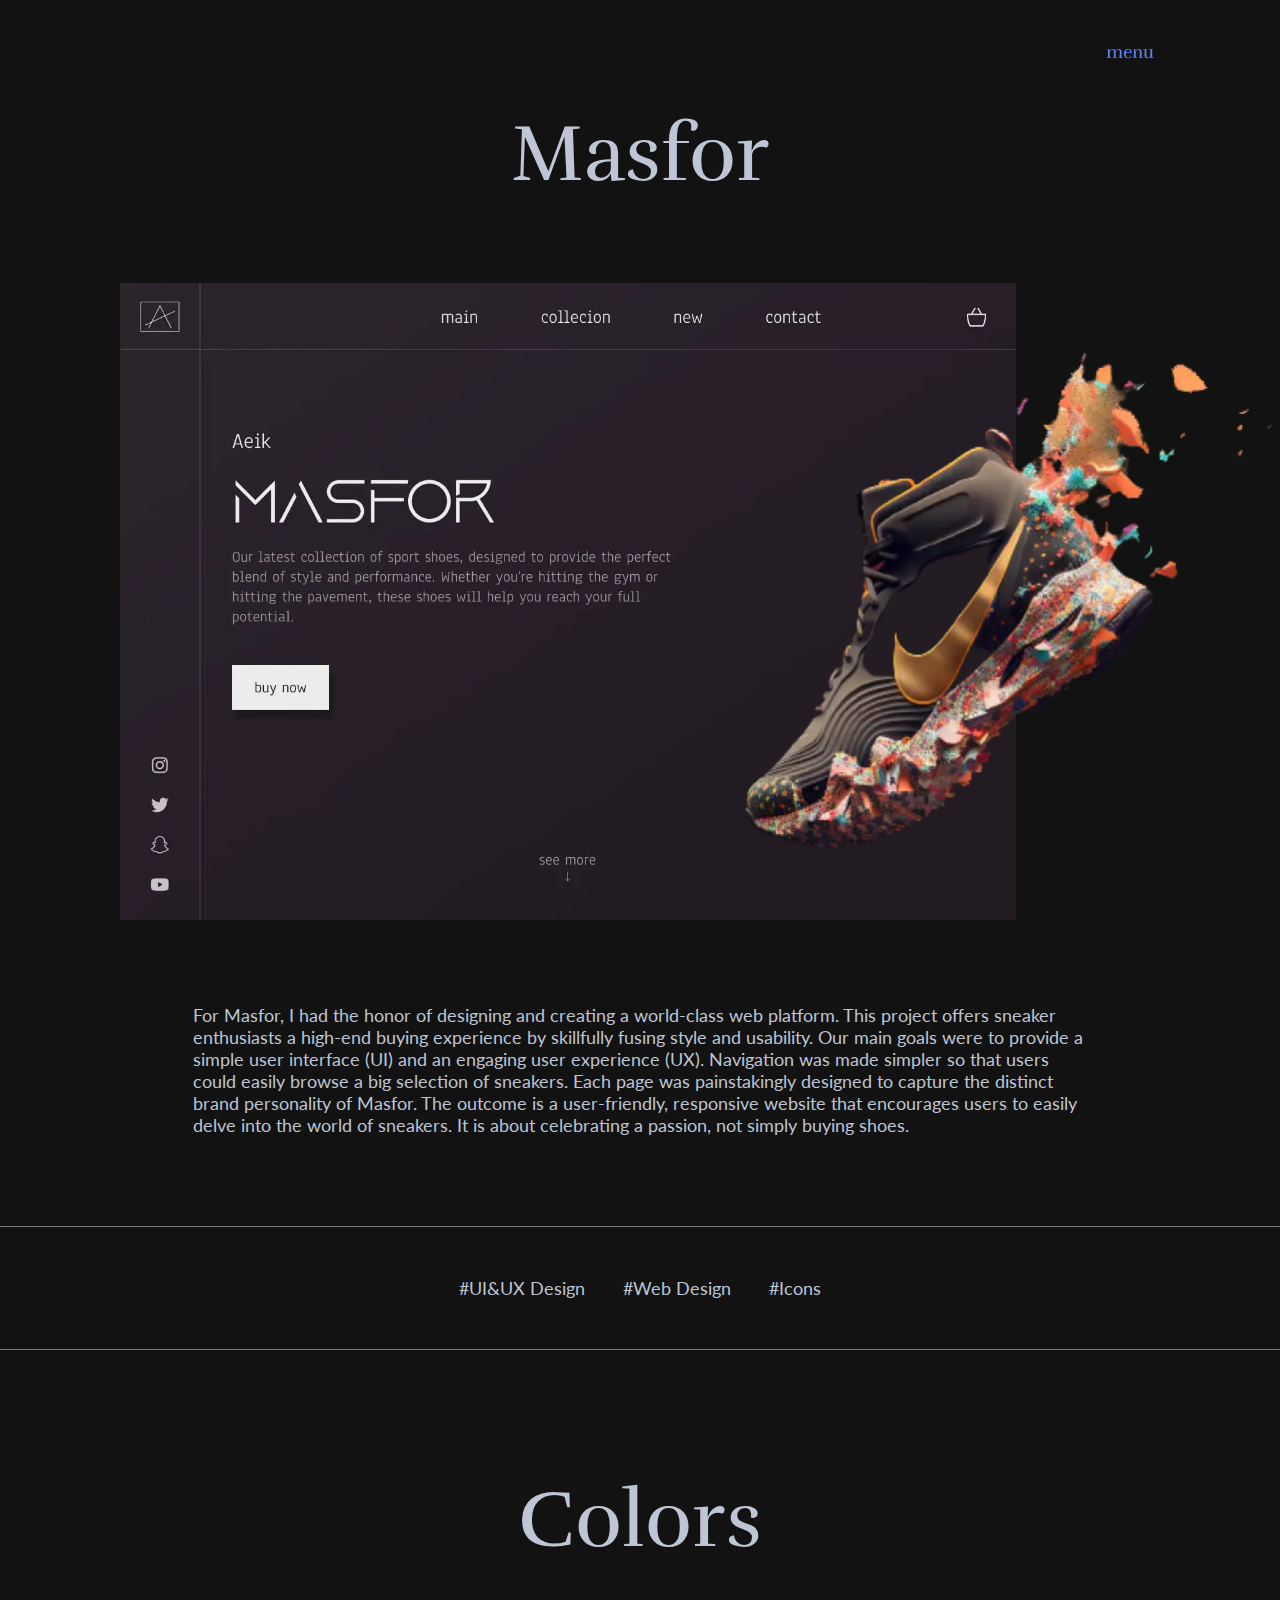
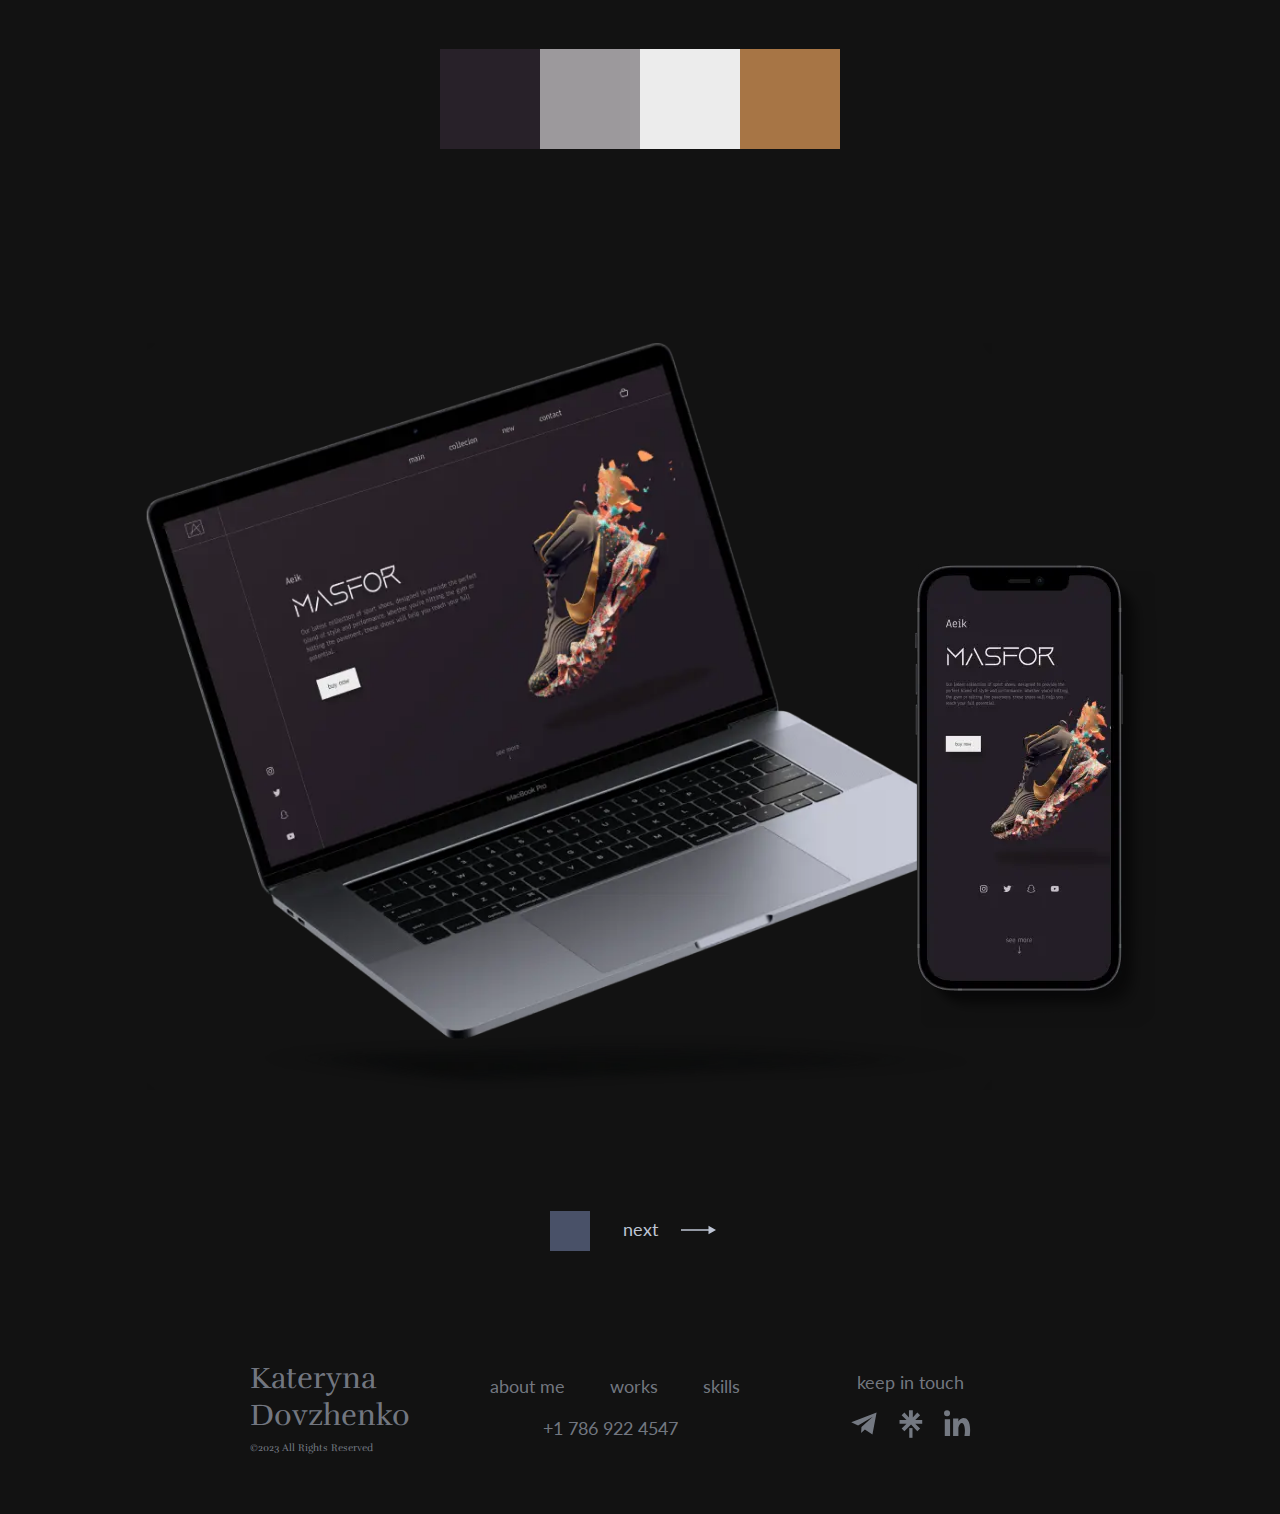
==== masfor.html @ 18627888 "portfolio item added" ====
<!DOCTYPE html>
<html lang="en">
  <head>
    <meta charset="UTF-8" />
    <meta name="viewport" content="width=device-width, initial-scale=1.0" />
    <title>Kateryna Dovzhenko</title>
    <link
      rel="stylesheet"
      href="https://cdnjs.cloudflare.com/ajax/libs/modern-normalize/2.0.0/modern-normalize.min.css"
      integrity="sha512-4xo8blKMVCiXpTaLzQSLSw3KFOVPWhm/TRtuPVc4WG6kUgjH6J03IBuG7JZPkcWMxJ5huwaBpOpnwYElP/m6wg=="
      crossorigin="anonymous"
      referrerpolicy="no-referrer"
    />
<link rel="stylesheet" href="./css/portfolio-item.css" />
    <link
      href="https://fonts.googleapis.com/css2?family=PT+Serif&family=Rufina&display=swap"
      rel="stylesheet"
    />
    <!-- <script src="libs/gsap/gsap.min.js" defer></script>
    <script src="libs/gsap/ScrollTrigger.min.js" defer></script>
    <script src="libs/gsap/ScrollSmoother.min.js" defer></script> -->

    <!-- <script src="js/promo.js" defer></script> -->
  </head>
  <body>
    <!-- <a href="#header" class="to-top">
      <svg
        class="scroll__svg"
        xmLns="http://www.w3.org/2000/svg"
        xml:Lang="en"
        xmlns:xLink="http://www.w3.org/1999/xlink"
        viewBox="0 0 500 500"
      >
        <defs>
          <path
            id="textcircle"
            d="M250, 400 
            a150,150 0 0, 1 0, -300a150, 150 0 0,1 0,300Z"
            transform="rotate (12,250,250)"
          />
        </defs>
        <g class="textcircle">
          <text class="scroll__text" textlength="940">
            <textpath
              xlink:href="#textcircle"
              aria-Label="Scroll up"
              textlength="940"
            >
              scroll up | scroll up | scroll up |
            </textpath>
          </text>
        </g>
      </svg>
    </a> -->

    <!-- <div class="wrapper"> -->
      <!-- <div class="content"> -->
     <header id="header" class="portfolio__header">
      <div class="container">
        <div class="main-nav">
          <button
            type="button"
            class="strikethrough btn-menu js-open-menu"
            aria-expanded="false"
          >
            menu
          </button>
        </div>
      </div>
    </header>
      <main>
        <section class="main-section">
           <div class="container">
             <h1 class="section-title masfor">Masfor</h1>
          <picture>
                  <source
                    srcset="./img/masfor-port-item.webp 1x, ./img/masfor-port-item@2x.webp 2x"
                    type="image/webp"
                  />
                  <source
                    srcset="./img/masfor-port-item.jpg 1x, ./img/masfor-port-item@2x.jpg 2x"
                    type="image/jpeg"
                  />
                  <img
                    class="port-item__img"
                    src="./img/masfor-port-item.jpg"
                    alt="ptototype of website for sneakers store"
                  />
            </picture>
          <div class="masfor__sneaker"  data-speed=".9">
              <picture>
                  <source
                    srcset="./img/masfor-sneaker.webp 1x, ./img/masfor-sneaker@2x.webp 2x"
                    type="image/webp"
                  />
                  <source
                    srcset="./img/masfor-sneaker.jpg 1x, ./img/masfor-sneaker@2x.jpg 2x"
                    type="image/jpeg"
                  />
                  <img class="masfor__img-sneaker"
                    src="./img/masfor-sneaker.jpg"
                    alt="ptototype of website for sneakers store"
                  />
            </picture>
          </div>
           </div>
        </section>
        <section class="info">

               <div class="info__text">
                <p> For Masfor, I had the honor of designing and creating a world-class web platform. This project offers sneaker enthusiasts a high-end buying experience by skillfully fusing style and usability. Our main goals were to provide a simple user interface (UI) and an engaging user experience (UX). Navigation was made simpler so that users could easily browse a big selection of sneakers. Each page was painstakingly designed to capture the distinct brand personality of Masfor. The outcome is a user-friendly, responsive website that encourages users to easily delve into the world of sneakers. It is about celebrating a passion, not simply buying shoes.</p>
              </div>            
            <ul class="list-skills">
                <li><p>#UI&UX Design</p></li>
                <li><p>#Web Design</p></li>
                <li><p>#Icons</p></li>
            </ul>
            <h2 class="section-title">Colors</h2>
            <ul class="colors colors__masfor">
                <li class="colors-item"><div><p>#282129</p></div></li>
                <li class="colors-item"><div><p>#9C999C</p></div></li>
                <li class="colors-item"><div><p>#ECECEC</p></div></li>
                <li class="colors-item"><div><p>#A77545</p></div></li>
            </ul>

        </section>
        <section class="demonstration">
          <div class="container">
            <div data-speed=".9" class="mockup__masfor">
               <picture>
                  <source
                    srcset="./img/mockup-masfor.webp 1x, ./img/mockup-masfor@2x.webp 2x"
                    type="image/webp"
                  />
                  <source
                    srcset="./img/mockup-masfor.jpg 1x, ./img/mockup-masfor@2x.jpg 2x"
                    type="image/jpeg"
                  />
                  <img
                    class="masfor__mockup"
                    src="./img/mockup-masfor.jpg"
                    alt="ptototype of website for sneakers store"
                  />
            </picture>
            </div>
        
              <picture>
                  <source
                    srcset="./img/mockup-iph-masfor.webp 1x, ./img/mockup-iph-masfor@2x.webp 2x"
                    type="image/webp"
                  />
                  <source
                    srcset="./img/mockup-iph-masfor.jpg 1x, ./img/mockup-iph-masfor@2x.jpg 2x"
                    type="image/jpeg"
                  />
                  <img
                    class="mockup-iph__masfor"
                    src="./img/mockup-iph-masfor.jpg"
                    alt="ptototype of website for sneakers store"
                  />
            </picture>

            <a class="btn__works" href="#"> next</a>
        
            
          </div>
        </section>
       
        </main>
       <footer class="footer">
      <div class="container">
        <div class="footer__mobile-container">
          <div class="footer__left-container">
          <h3>Kateryna Dovzhenko</h3>
          <p class="paragraph">©2023 All Rights Reserved</p>
        </div>
        <div class="footer__middle-container">
          <ul class="footer__nav-list">
            <li>
              <a class="paragraph" href="#about">about me</a>
            </li>
            <li>
              <a class="paragraph" href="#portfolio">works</a>
            </li>
            <li>
              <a class="paragraph" href="#skills">skills</a>
            </li>
          </ul>
          <a class="tel-hover paragraph" href="tel:+17869224547"
            >+1 786 922 4547</a
          >
        </div>
        </div>

        <div class="footer__right-container">
          <p>keep in touch</p>
          <ul class="social-media-list">
            <li>
              <a target="_blank" class="social-media-btn" href=""
                ><svg class="social-media-svg">
                  <use href="./icons.svg#telega-icon"></use>
                  >
                </svg>
                <span class="icon-bg"></span>
              </a>
            </li>
            <li>
              <a
                target="_blank"
                class="social-media-btn"
                href="https://linktr.ee/katedov?utm_source=linktree_profile_share&ltsid=e199aaf0-2625-4949-b76d-6671b83e06ec"
                ><svg class="social-media-svg">
                  <use href="./icons.svg#linktree-icon"></use>
                  >
                </svg>
                <span class="icon-bg"></span>
              </a>
            </li>
            <li>
              <a
                target="_blank"
                class="social-media-btn"
                href="https://www.linkedin.com/in/kateryna-dovzhenko-123179205/"
                ><svg class="social-media-svg">
                  <use href="./icons.svg#linkedin-icon"></use>
                  >
                </svg>
                <span class="icon-bg"></span>
              </a>
            </li>
          </ul>
        </div>
      </div>
    </footer>
         <div id="modal" class="modal__menu js-menu-container">
      <div class="container">
       <div class="top-container">
         <div class="top-left-container">
          <span>kateryna dovzhenko</span>
          <a class="contact" href="tel:+17869224547">+17869224547</a>
        </div>
    
        <button class="strikethrough btn-menu js-close-menu">
            menu
          </button>
       </div>
       
        <nav class="list-nav portfolio__list-nav">
          <ul>
          <li class="item" >
            <a class="strikethrough js-nav-link"  href="./index.html">home</a>
          </li>
          <li class="item" ><a class="strikethrough js-nav-link"  href="#portfolio">works</a></li>
        </ul>
        </nav>
        <ul class="modal__social-list">
          <li><a target="_blank" href="https://linktr.ee/katedov?utm_source=linktree_profile_share&ltsid=e199aaf0-2625-4949-b76d-6671b83e06ec">linktree</a></li>
          <li><a target="_blank" href="https://t.me/katiedov">telegram</a></li>
          <li><a target="_blank" href="https://www.linkedin.com/in/kateryna-dovzhenko-123179205/">linkedin</a></li>
        </ul>
      </nav>

      </div>
    

      </div>
    <script src="./js/modal.js"></script>
      <!-- </div> -->
    <!-- </div> -->
    <!-- <script src="./js/more.js"></script>
    <script src="./js/arrow.js"></script>
    <script src="./js/nav.js"></script>
    <script src="https://ajax.googleapis.com/ajax/libs/jquery/2.1.4/jquery.min.js"></script> -->
    <!-- <script>
      $(document).ready(function () {
        $("a[href*=#]").on("click", function (e) {
          var anchor = $(this);
          $("html, body")
            .stop()
            .animate(
              {
                scrollTop: $(anchor.attr("href")).offset().top,
              },
              1100
            );
          e.preventDefault();
          return false;
        });
      });
    </script> -->
  </body>
</html>
---- css/portfolio-item.css ----
@import url("https://fonts.googleapis.com/css2?family=Lato:ital,wght@0,300;0,400;1,300;1,400&family=Rufina&display=swap");
body {
  font-family: "Lato", sans-serif;
  color: #bec5d4;
  font-size: 18px;
  font-weight: 400;
  overflow-x: hidden;
}

body.no-scroll {
  overflow: hidden !important; /* Use !important to override any potential conflicts */
  position: fixed; /* Prevents the body from moving */
  width: 100%; /* Ensure no horizontal scroll */
}

h1,
p {
  margin: 0;
}

ul {
  list-style: none;
  margin: 0;
  padding: 0;
}

a {
  text-decoration: none;
}

body {
  background-color: #121212;
  color: #bec5d4;
  font-family: "Lato", sans-serif;
  margin: 0;
}

.section {
  padding: 150px 0;
}
@media (min-width: 1024px) {
  .section {
    padding: 150px 0;
  }
}

.container {
  max-width: 575px;
  margin-left: auto;
  margin-right: auto;
  padding: 0 40px;
}
@media (min-width: 1024px) {
  .container {
    padding: 0 120px;
    max-width: 1200px;
  }
}
.container .main-nav {
  padding-top: 40px;
}

.section-title {
  font-size: 40px;
  font-family: "Rufina", sans-serif;
  margin-bottom: 80px;
  text-align: center;
}

.paragraph {
  font-size: 14px;
  text-align: center;
}

.hero__container {
  display: flex;
  justify-content: center;
  align-items: center;
  height: 100%;
  height: 100vh;
  max-width: 575px;
  margin-left: auto;
  margin-right: auto;
  padding: 0 40px;
}
@media (min-width: 1024px) {
  .hero__container {
    padding: 0 120px;
    max-width: 1200px;
  }
}

.hero__title {
  display: inline-flex;
  margin-top: -150px;
  font-family: "Rufina", sans-serif;
  text-transform: uppercase;
  color: #5984f0;
  font-size: 45px;
  font-weight: 400;
  cursor: default;
}
@media (min-width: 1024px) {
  .hero__title {
    font-size: 100px;
  }
}
.hero__title .hero__first-span {
  animation: first-float 8s ease-in-out infinite;
}
.hero__title .hero__second-span {
  margin-top: 50px;
  margin-left: -160px;
  animation: second-float 8s ease-in-out infinite;
  z-index: -1;
}

@keyframes first-float {
  0%, 100% {
    transform: translateY(0);
  }
  50% {
    transform: translateY(-35px);
  }
}
@keyframes second-float {
  0%, 100% {
    transform: translateY(0);
  }
  50% {
    transform: translateY(-20px);
  }
}
.about {
  position: relative;
  overflow-x: clip;
  overflow-x: clip;
  background: linear-gradient(to left, #bec5d4 0 20%, #131924 0 80%);
}
@media (min-width: 768px) {
  .about {
    background: linear-gradient(to left, #bec5d4 0 40%, #131924 0 60%);
  }
}
.about .container {
  padding: 0;
}
@media (max-width: 767px) {
  .about .span-bg {
    font-size: 400px;
    top: -150px;
    left: -330px;
  }
}
@media (min-width: 768px) {
  .about .span-bg {
    max-width: calc(100vw + 330px);
  }
}
.about .second-span-bg {
  top: 680px;
  left: -410px;
}
@media (min-width: 768px) {
  .about .second-span-bg {
    top: 280px;
    left: 110px;
    max-width: calc(100vw - 110px);
  }
}
@media (min-width: 768px) {
  .about .second-span-bg {
    top: 380px;
    left: 110px;
  }
}
.about .third-span-bg {
  top: 240px;
  left: -130px;
}
@media (min-width: 768px) {
  .about .third-span-bg {
    display: none;
  }
}
.about .section-title {
  margin-bottom: 15px;
  position: relative;
  z-index: 1;
}
.about .paragraph {
  margin-bottom: 80px;
  position: relative;
  z-index: 1;
  font-size: 20px;
}

.about__card {
  display: flex;
  justify-content: center;
  align-items: center;
  position: relative;
  z-index: 1;
  margin-left: auto;
  margin-right: auto;
  background-color: #bec5d4;
  color: #121212;
  transition: 0.75s ease-in-out;
  box-shadow: 6px 8px 7px rgba(0, 0, 0, 0.25);
  width: 341px;
  height: 510px;
}
@media (min-width: 768px) {
  .about__card {
    min-width: 600px;
    height: 285px;
  }
}
.about__card:hover, .about__card:active, .about__card:focus-within {
  transform: scale(1.04) rotate(-1deg);
}
.about__card:hover .textBox, .about__card:active .textBox, .about__card:focus-within .textBox {
  opacity: 1;
}
.about__card .about__svg {
  height: 122px;
  width: 122px;
  fill: #8896c0;
  transition: 0.75s ease-in-out;
  z-index: 1;
  position: absolute;
  filter: blur(7px);
  animation: anim 3s infinite;
}
.about__card .textBox {
  display: flex;
  flex-direction: column;
  align-items: center;
  justify-content: center;
  z-index: 2;
  opacity: 0;
  transition: 0.75s ease-in-out;
}
.about__card .textBox .about__text-card {
  width: 295px;
  margin-bottom: 30px;
  font-size: 14px;
  text-align: center;
}
@media (min-width: 768px) {
  .about__card .textBox .about__text-card {
    width: 450px;
    font-size: 16px;
  }
}
@media (min-width: 1024px) {
  .about__card .textBox .about__text-card {
    font-size: 18px;
  }
}
.about__card .textBox .about__textBox-list {
  display: flex;
  flex-direction: column;
  gap: 20px;
}
@media (min-width: 768px) {
  .about__card .textBox .about__textBox-list {
    flex-direction: row;
    gap: 35px;
  }
}
.about__card .textBox .about__textBox-list li {
  font-size: 14px;
  text-align: center;
  width: 160px;
}
.about__card .textBox .about__textBox-list li span {
  font-size: 40px;
}
@media (min-width: 768px) {
  .about__card .textBox .about__textBox-list li {
    font-size: 16px;
  }
}
@media (min-width: 1024px) {
  .about__card .textBox .about__textBox-list li {
    font-size: 18px;
  }
}

@keyframes anim {
  0% {
    transform: translateY(0);
  }
  50% {
    transform: translateY(-20px);
  }
  100% {
    transform: translateY(0);
  }
}
.works {
  padding-top: 210px;
}
.works .container {
  padding-left: 40px;
  padding-right: 40px;
}
.works .works__container {
  position: relative;
  overflow: hidden;
  padding-bottom: 10px;
  padding-top: 110px;
  max-width: none;
}
.works .works__container .section-title {
  margin-bottom: 180px;
}
.works .works__container .works__btn {
  color: #bec5d4;
  text-align: center;
  display: block;
  margin-top: 96px;
  height: 40px;
}
.works .works__container .works__btn:hover .works__btn-span-motion {
  color: #121212;
}
.works .works__container .works__btn:hover .works__btn-span::before {
  transform: translateX(25%);
}
.works .works__container .works__btn:hover .works__btn-span::after {
  transform: translateX(-5px);
}
@media (min-width: 768px) {
  .works .works__container .works__btn {
    margin-top: 56px;
  }
}
.works .works__container .works__btn .works__btn-span-motion {
  transition: color 0.7s cubic-bezier(0.44, 0.5, 0.55, 0.56);
  margin-left: -3px;
}
.works .works__container .works__btn .works__btn-span {
  position: relative;
  color: #121212;
}
.works .works__container .works__btn .works__btn-span::before {
  content: "";
  position: absolute;
  width: 40px;
  height: 40px;
  transform: none;
  top: -8px;
  left: -130%;
  z-index: -1;
  background-color: #8896c0;
  transition: transform 0.7s cubic-bezier(0.44, 0.5, 0.55, 0.56);
}
.works .works__container .works__btn .works__btn-span::after {
  content: "";
  position: absolute;
  width: 200%;
  background-image: url(../img/arrow.svg);
  background-repeat: no-repeat;
  background-position: center;
  height: 10px;
  bottom: 15%;
  left: 800%;
  transition: all 1.3s ease;
}
.works .works__container .works__span-bg {
  color: rgba(154, 173, 220, 0.106);
  position: absolute;
  top: 730px;
  left: -408px;
  transform: rotate(54deg);
  z-index: -1;
}
@media (min-width: 768px) {
  .works .works__container .works__span-bg {
    top: 1530px;
    left: -408px;
    transform: rotate(34deg);
  }
}

.gallery > * {
  flex: 1;
  display: flex;
  align-items: center;
  flex-direction: column;
}

.gallery {
  display: flex;
  flex-direction: column;
  justify-content: center;
  text-align: center;
}
@media (min-width: 768px) {
  .gallery {
    flex-direction: row;
  }
}
.gallery .gallery__left {
  translate: none;
  rotate: none;
  scale: none;
  transform: translate(0px, -126.7px);
  will-change: transform;
  margin-top: calc((1vw + 1vh) * 10 * 0.65);
}
.gallery .gallery__right {
  will-change: transform;
}
@media (max-width: 767px) {
  .gallery .gallery__right {
    margin-top: -190px;
    gap: 55px;
  }
}
.gallery .gallery__right .gallery__item {
  margin: 0;
}
@media (min-width: 768px) {
  .gallery .gallery__right .gallery__item {
    margin-top: calc((1vw + 1vh) * 10);
  }
}
.gallery .works__img {
  width: 201px;
  height: 285px;
  filter: brightness(85%);
  transition: filter 0.8s ease-in-out, transform 0.9s ease-in-out;
  transform: scale(1);
}
.gallery .works__img:hover {
  filter: none;
  transform: scale(1.04);
}
@media (min-width: 768px) {
  .gallery .works__img {
    width: 435px;
    height: 619px;
  }
}
@media (max-width: 768px) {
  .gallery .works__img {
    animation: fadeInUp;
    animation-duration: 3s;
  }
}
.gallery .gallery__item {
  max-width: calc((1vw + 1vh) * 21);
  margin-bottom: calc((1vw + 1vh) * 10);
  max-height: 180vh;
}
.gallery .text-block__title {
  font-size: 20px;
  margin-bottom: 16px;
}
@media (min-width: 768px) {
  .gallery .text-block__title {
    font-size: 40px;
    margin-bottom: 40px;
  }
}
.gallery .text-block {
  letter-spacing: 0.5px;
  line-height: 130%;
  color: #bec5d4;
  text-align: right;
  display: inline-flex;
  flex-direction: column;
  align-items: flex-end;
  position: relative;
  margin-bottom: 210px;
}
@media (max-width: 767px) {
  .gallery .text-block p {
    font-size: 16px;
    font-style: normal;
    font-weight: 400;
    line-height: normal;
  }
}
.gallery .text-block.left {
  align-items: flex-start;
  text-align: left;
}
.gallery a {
  position: relative;
}
.gallery a::after {
  content: "";
  position: absolute;
  z-index: -1;
}

@media (max-width: 767px) {
  .text-block,
  .text-block__title,
  .text-block p,
  .text-block.left {
    display: none;
  }
}
.masfor__after::after {
  filter: brightness(65%);
  background-color: #8896c0;
  width: 179px;
  height: 350px;
  top: -29px;
  left: 76px;
}
@media (min-width: 768px) {
  .masfor__after::after {
    width: 373px;
    height: 727px;
    top: -60px;
    left: 160px;
  }
}

.app__after::after {
  filter: brightness(65%);
  background-color: #495168;
  width: 213px;
  height: 305px;
  top: 22px;
  left: -41px;
}
@media (min-width: 767px) {
  .app__after::after {
    width: 473px;
    height: 750px;
    top: -68px;
    left: -96px;
  }
}

.crstudio__after::after {
  background-color: #1a1d23;
  width: 248px;
  height: 231px;
  top: 88px;
  left: -26px;
}
@media (min-width: 767px) {
  .crstudio__after::after {
    width: 499px;
    height: 466px;
    top: 213px;
  }
}

.roadtime__after::after {
  filter: brightness(65%);
  background-color: #8894ad;
  width: 192px;
  height: 225px;
  top: 80px;
  left: -47px;
}
@media (min-width: 767px) {
  .roadtime__after::after {
    width: 414px;
    height: 485px;
    top: 181px;
    left: 153px;
  }
}

.ideas__section-title {
  margin-bottom: 20px;
}

.ideas__paragraph {
  margin-bottom: 50px;
}
@media (min-width: 768px) {
  .ideas__paragraph {
    margin-bottom: 80px;
  }
}

.main__btn-cotainer-ideas {
  gap: 0;
  margin-left: auto;
  margin-right: auto;
  background-color: #8896c0;
  color: #121212;
  display: flex;
  width: 130px;
  height: 50px;
  align-items: center;
  justify-content: center;
  z-index: -1;
}
.main__btn-cotainer-ideas .card {
  opacity: 0;
  width: 60px;
  height: 50px;
  transition: 0.6s cubic-bezier(0.44, 0.5, 0.55, 0.56), 0.5s background-color cubic-bezier(0.44, 0.5, 0.55, 0.56), 0.5s background-image cubic-bezier(0.44, 0.5, 0.55, 0.56);
  display: flex;
  align-items: center;
  justify-content: center;
}
.main__btn-cotainer-ideas .card :hover .telega,
.main__btn-cotainer-ideas .card :hover .linktree,
.main__btn-cotainer-ideas .card :hover .linkedin {
  fill: #121212;
}
.main__btn-cotainer-ideas .card .telega,
.main__btn-cotainer-ideas .card .linktree,
.main__btn-cotainer-ideas .card .linkedin {
  opacity: 0;
  transition: 0.5s cubic-bezier(0.44, 0.5, 0.55, 0.56);
  fill: #121212;
}
.main__btn-cotainer-ideas .card:nth-child(1):hover {
  background-color: #51a1de;
}
.main__btn-cotainer-ideas .card:nth-child(2):hover {
  background-color: #78e371;
}
.main__btn-cotainer-ideas .card:nth-child(3):hover {
  background-color: #3478b4;
}
@media (min-width: 768px) {
  .main__btn-cotainer-ideas .card {
    height: 60px;
  }
}
.main__btn-cotainer-ideas .ideas__text-btn {
  cursor: pointer;
  opacity: 1;
  position: absolute;
  transition: opacity 0.7s cubic-bezier(0.52, 0.55, 0.52, 0.54);
  color: var(--bg-color);
  text-align: center;
  z-index: 3;
}
@media (min-width: 768px) {
  .main__btn-cotainer-ideas {
    font-size: 18px;
    width: 180px;
    height: 60px;
  }
}
.main__btn-cotainer-ideas:hover .card {
  opacity: 1;
  border-radius: 1px;
}
.main__btn-cotainer-ideas:hover .ideas__text-btn {
  opacity: 0;
  pointer-events: none;
}
.main__btn-cotainer-ideas:hover .text {
  opacity: 0;
  z-index: -3;
}
.main__btn-cotainer-ideas:hover .telega,
.main__btn-cotainer-ideas:hover .linktree,
.main__btn-cotainer-ideas:hover .linkedin {
  opacity: 1;
}

.social-media-svg {
  height: 25px;
  width: 25px;
}
@media (min-width: 768px) {
  .social-media-svg {
    height: 31px;
    width: 31px;
  }
}

#skills .container {
  padding: 0 40px;
}
@media (min-width: 768px) {
  #skills .container {
    padding: 0 120px;
    max-width: 1280px;
  }
}

.skills__container {
  position: relative;
}
@media (min-width: 768px) {
  .skills__container {
    display: flex;
    height: 854px;
    align-items: flex-start;
    gap: 70px;
  }
}
@media (min-width: 768px) and (max-width: 1279px) {
  .skills__container .skills__left-container {
    margin-bottom: auto;
  }
}
.skills__container .skills__left-container .skills__title {
  color: var(--main-color-text);
  text-align: start;
  font-weight: 400;
  font-family: Rufina;
  font-size: 25px;
  margin-bottom: 15px;
}
@media (min-width: 1024px) {
  .skills__container .skills__left-container .skills__title {
    font-size: 40px;
    margin-bottom: 40px;
  }
}
.skills__container .skills__left-container .read-more-state {
  display: none;
}
.skills__container .skills__left-container .skills__list {
  overflow: hidden;
}
.skills__container .skills__left-container .skills__list li {
  color: #bec5d4;
  line-height: normal;
  margin-bottom: 25px;
  font-size: 14px;
}
@media (min-width: 1024px) {
  .skills__container .skills__left-container .skills__list li {
    font-size: 18px;
  }
}
.skills__container .skills__left-container .skills__list li:last-child {
  margin-bottom: 0px;
}
.skills__container .skills__left-container .skills__list .read-more-target {
  opacity: 0;
  max-height: 0;
  transition: opacity 0.5s ease, max-height 0.5s ease;
}
.skills__container .skills__left-container .btn__skills-more {
  padding: 5px 10px;
  color: var(--bg-color);
  background: var(--main-color-text);
  border: none;
  font-family: PT Serif;
  font-size: 16px;
  font-style: normal;
  font-weight: 400;
}
.skills__container .skills__left-container .read-more-trigger {
  cursor: pointer;
  display: inline-block;
  color: #5984f0;
  font-size: 14px;
  line-height: 2;
}

.skills__picture-container {
  flex: 0 1 50%;
  width: 100%;
}
@media (min-width: 768px) {
  .skills__picture-container {
    position: relative;
  }
}
.skills__picture-container:after {
  content: "";
  position: absolute;
  background-color: #495168;
  filter: brightness(70%);
  width: 230px;
  height: 271px;
  top: -50px;
  left: 145px;
  z-index: -2;
}
@media (min-width: 768px) {
  .skills__picture-container:after {
    top: 30px;
    left: 55px;
    width: 210px;
    height: 340px;
    z-index: -1;
  }
}
@media (min-width: 1024px) {
  .skills__picture-container:after {
    top: -20px;
    left: 75px;
    width: 510px;
    height: 671px;
  }
}
.skills__picture-container .skills__picture {
  position: absolute;
  display: block;
  filter: brightness(80%);
  --_g: 10% /45% 45% no-repeat linear-gradient(#000 0 0);
  --m: left var(--_i, 0%) top var(--_g), bottom var(--_i, 0%) left var(--_g),
    top var(--_i, 0%) right var(--_g), right var(--_i, 0%) bottom var(--_g);
  -webkit-mask: var(--m);
  mask: var(--m);
  transition: 0.6s linear;
  cursor: pointer;
  max-width: 240px;
  height: 300px;
  top: -5%;
  left: 35%;
  z-index: -1;
  opacity: 50%;
}
@media (min-width: 768px) {
  .skills__picture-container .skills__picture {
    position: static;
    opacity: 100%;
    filter: brightness(80%);
    left: 55%;
    top: 5%;
    max-width: 340px;
    height: 330px;
    z-index: 1;
  }
}
@media (min-width: 1024px) {
  .skills__picture-container .skills__picture {
    max-width: 540px;
    height: 730px;
  }
}
.skills__picture-container .skills__picture:hover {
  --_i: 10%;
  filter: brightness(90%);
}

.read-more-state:checked ~ .read-more-wrap .read-more-target {
  opacity: 1;
  max-height: 999em;
}

.read-more-state ~ .read-more-trigger:before {
  content: "Show more";
}

.read-more-state:checked ~ .read-more-trigger:before {
  content: "Show less";
}

.span-bg {
  position: absolute;
  cursor: default;
  top: -210px;
  left: -330px;
  color: #5984f0;
  font-family: "Rufina", sans-serif;
  font-size: 200px;
  line-height: normal;
  letter-spacing: 20px;
  z-index: 0;
  text-transform: uppercase;
  white-space: nowrap;
  overflow: hidden;
}
@media (min-width: 768px) {
  .span-bg {
    font-size: 520px;
  }
}
@media (min-width: 1024px) {
  .span-bg {
    font-size: 620px;
  }
}

body {
  background-color: #121212;
  margin: 0;
}

@media (min-width: 1280px) {
  canvas {
    width: 100%;
    height: 100vh;
  }
}

.title__coming-soon {
  margin: 0;
  position: absolute;
  pointer-events: none;
  font-family: "Lato", sans-serif;
  font-size: 14px;
  font-style: normal;
  font-weight: 400;
  font-size: 30px;
  font-family: "Rufina", sans-serif;
  color: #5984f0;
  text-transform: uppercase;
  top: 50%;
  left: 50%;
  transform: translate(-50%, -50%);
  white-space: nowrap;
}
@media (min-width: 768px) {
  .title__coming-soon {
    font-size: 16px;
  }
}
@media (min-width: 1024px) {
  .title__coming-soon {
    font-size: 18px;
  }
}
@media (min-width: 768px) {
  .title__coming-soon {
    font-size: 60px;
  }
}
@media (min-width: 1024px) {
  .title__coming-soon {
    font-size: 80px;
  }
}

.span__coming-soon {
  color: rgba(189, 197, 214, 0.5764705882);
  top: 53%;
  left: 70%;
  pointer-events: none;
  position: absolute;
  margin-bottom: 0;
}
@media (min-width: 768px) {
  .span__coming-soon {
    top: 55%;
  }
}

.content,
.hero,
header,
.gallery__left,
.gallery__right {
  will-change: transform;
}

.modal__menu {
  position: fixed;
  top: 0;
  left: 0;
  bottom: 0;
  width: 100%;
  background-color: #121212;
  transform: translateX(100%);
  transition: transform 1.5s;
  z-index: 1;
}
.modal__menu.is-open {
  transform: translateX(0);
}
.modal__menu.is-open .btn-menu.strikethrough:after {
  margin-top: -10px;
  transform: scaleX(1);
  transform-origin: center left;
}
.modal__menu.is-open .btn-menu.strikethrough:hover:after {
  transform: scaleX(0);
  transform-origin: center right;
}
.modal__menu .container {
  padding: 20px;
}
@media (min-width: 768px) {
  .modal__menu .container {
    padding: 40px 0;
  }
}
.modal__menu .container .top-container {
  display: flex;
  justify-content: flex-start;
  align-items: baseline;
}
.modal__menu .container .top-container .top-left-container {
  display: flex;
  flex-direction: column;
  gap: 5px;
  text-transform: uppercase;
  font-family: "Lato", sans-serif;
  font-size: 14px;
  font-style: normal;
  font-weight: 400;
}
@media (min-width: 768px) {
  .modal__menu .container .top-container .top-left-container {
    font-size: 16px;
  }
}
@media (min-width: 1024px) {
  .modal__menu .container .top-container .top-left-container {
    font-size: 18px;
  }
}
.modal__menu .container .top-container .top-left-container span {
  color: #5984f0;
  font-family: "Rufina", sans-serif;
  font-size: 18px;
}
@media (max-width: 575px) {
  .modal__menu .container .top-container .top-left-container span {
    max-width: 130px;
  }
}
.modal__menu .container .top-container .top-left-container a {
  color: #5984f0;
  font-size: 15px;
  transition: color 0.75s ease-out;
  font-family: "Rufina", sans-serif;
}
.modal__menu .container .top-container .top-left-container a:hover {
  color: rgba(189, 197, 214, 0.5764705882);
}
.modal__menu .container .list-nav {
  margin: 60px auto 90px;
  text-align: center;
}
.modal__menu .container .list-nav .strikethrough {
  display: inline-block;
  position: relative;
  transition: all 0.95s cubic-bezier(0.55, 0, 0.1, 1);
  font-family: "Lato", sans-serif;
  font-size: 14px;
  font-style: normal;
  font-weight: 400;
  text-transform: uppercase;
  font-size: 70px;
  font-family: "Rufina", sans-serif;
  color: #5984f0;
  cursor: pointer;
}
@media (min-width: 768px) {
  .modal__menu .container .list-nav .strikethrough {
    font-size: 16px;
  }
}
@media (min-width: 1024px) {
  .modal__menu .container .list-nav .strikethrough {
    font-size: 18px;
  }
}
@media (min-width: 768px) {
  .modal__menu .container .list-nav .strikethrough {
    font-size: 100px;
  }
}

header .container {
  padding: 0;
}

.strikethrough {
  display: inline-block;
  position: relative;
  transition: all 0.95s cubic-bezier(0.55, 0, 0.1, 1);
}
.strikethrough:after {
  content: "";
  position: absolute;
  display: block;
  width: 100%;
  height: 2px;
  margin-top: -43px;
  background: #5984f0;
  transform-origin: center right;
  transform: scaleX(0);
  transition: transform 0.95s cubic-bezier(0.55, 0, 0.1, 1);
}
@media (min-width: 768px) {
  .strikethrough:after {
    margin-top: -50px;
  }
}
.strikethrough:hover:after {
  transform: scaleX(1);
  transform-origin: center left;
}

.btn-menu {
  display: block;
  margin-left: auto;
  color: #5984f0;
  font-family: "Lato", sans-serif;
  font-size: 14px;
  font-style: normal;
  font-weight: 400;
  font-family: "Rufina", sans-serif;
  background-color: transparent;
  border: none;
  cursor: pointer;
  z-index: 1;
}
@media (min-width: 768px) {
  .btn-menu {
    font-size: 16px;
  }
}
@media (min-width: 1024px) {
  .btn-menu {
    font-size: 18px;
  }
}
@media (min-width: 768px) {
  .btn-menu {
    font-size: 16px;
  }
}
@media (min-width: 1024px) {
  .btn-menu {
    font-size: 18px;
  }
}
.btn-menu::after {
  width: 60%;
  margin-top: -7px;
  transform-origin: center right;
}
@media (min-width: 1280px) {
  .btn-menu::after {
    margin-top: -10px;
    width: 80%;
  }
}
.btn-menu:hover:after {
  transform: scaleX(1);
  transform-origin: center left;
}

.modal__social-list {
  display: flex;
  justify-content: flex-end;
  gap: 15px;
  font-family: "Rufina", sans-serif;
  font-size: 15px;
  text-transform: uppercase;
}
.modal__social-list a {
  color: #5984f0;
  transition: color 0.75s ease-out;
}
.modal__social-list a:hover {
  color: rgba(189, 197, 214, 0.5764705882);
}

.footer {
  padding-bottom: 60px;
  color: rgba(189, 197, 214, 0.5764705882);
}
.footer .container {
  display: flex;
  flex-direction: column;
  gap: 60px;
  justify-content: center;
  text-align: center;
}
@media (min-width: 768px) {
  .footer .container {
    flex-direction: row;
  }
}
.footer .container .footer__mobile-container {
  display: flex;
}

.footer__middle-container {
  width: 240px;
  position: relative;
  display: flex;
  flex-direction: column;
  gap: 20px;
  justify-content: center;
}
.footer__middle-container .footer__nav-list {
  display: flex;
  gap: 10px;
}
@media (min-width: 768px) {
  .footer__middle-container .footer__nav-list {
    gap: 45px;
  }
}
.footer__middle-container .footer__nav-list li {
  white-space: nowrap;
}
.footer__middle-container .footer__nav-list a {
  font-size: 14px;
  color: rgba(189, 197, 214, 0.5764705882);
  transition: color 0.75s ease-out;
}
.footer__middle-container .footer__nav-list a:hover {
  color: #5984f0;
}
@media (min-width: 768px) {
  .footer__middle-container .footer__nav-list a {
    font-size: 16px;
  }
}
@media (min-width: 1024px) {
  .footer__middle-container .footer__nav-list a {
    font-size: 18px;
  }
}
.footer__middle-container .tel-hover {
  font-size: 14px;
  color: rgba(189, 197, 214, 0.5764705882);
  transition: color 0.75s ease-out;
}
.footer__middle-container .tel-hover:hover {
  color: #5984f0;
}
@media (min-width: 768px) {
  .footer__middle-container .tel-hover {
    font-size: 16px;
  }
}
@media (min-width: 1024px) {
  .footer__middle-container .tel-hover {
    font-size: 18px;
  }
}

.footer__left-container {
  width: 240px;
  position: relative;
  display: flex;
  flex-direction: column;
  align-items: flex-start;
  gap: 8px;
  text-align: start;
}
.footer__left-container .paragraph {
  color: rgba(189, 197, 214, 0.5764705882);
  font-size: 10px;
  margin: 0;
  font-family: "Rufina", sans-serif;
}
.footer__left-container h3 {
  font-family: "Rufina", sans-serif;
  font-size: 24px;
  color: rgba(189, 197, 214, 0.5764705882);
  margin: 0;
  font-weight: 400;
}
@media (min-width: 768px) {
  .footer__left-container h3 {
    font-size: 15px;
  }
}
@media (min-width: 1024px) {
  .footer__left-container h3 {
    font-size: 30px;
  }
}

.footer__right-container {
  display: flex;
  flex-direction: column;
  gap: 15px;
}
@media (min-width: 768px) {
  .footer__right-container {
    width: 240px;
    justify-content: center;
  }
}
.footer__right-container p {
  text-align: center;
  font-size: 14px;
}
@media (min-width: 768px) {
  .footer__right-container p {
    font-size: 16px;
  }
}
@media (min-width: 1024px) {
  .footer__right-container p {
    font-size: 18px;
  }
}
.footer__right-container .social-media-list {
  display: flex;
  position: static;
  flex-direction: row;
  justify-content: center;
  gap: 15px;
}
.footer__right-container .social-media-list svg {
  fill: rgba(189, 197, 214, 0.5764705882);
  transition: fill 0.75s ease-in-out;
}
.footer__right-container .social-media-list svg:hover {
  fill: #5984f0;
}

@media (min-width: 768px) and (max-width: 1280px) {
  .modal__menu .container {
    padding: 40px;
  }
}
.modal__menu .container .list-nav.portfolio__list-nav {
  margin: 200px 0;
}
@media (min-width: 768px) {
  .modal__menu .container .list-nav.portfolio__list-nav {
    margin: 160px 0;
  }
}
@media (min-width: 1280) {
  .modal__menu .container .list-nav.portfolio__list-nav {
    margin: 200px 0;
  }
}

body {
  background-color: #121212;
}
body .main-section {
  overflow: clip;
}
body .main-nav {
  padding-bottom: 40px;
}
body .section-title {
  font-weight: 400;
  font-size: 40px;
}
@media (min-width: 768px) {
  body .section-title {
    font-size: 80px;
  }
}
body .footer {
  padding-top: 120px;
}

@media (min-width: 768px) {
  .portfolio__header {
    padding: 0 120px;
  }
}

.header__item {
  padding: 70px 0;
}

.main-section {
  position: relative;
  margin-bottom: 40px;
}
@media (min-width: 768px) {
  .main-section {
    margin-bottom: 80px;
  }
}
.main-section .port-item__img {
  margin-left: auto;
  margin-right: auto;
  max-width: 100%;
}
@media (min-width: 1280px) {
  .main-section .port-item__img {
    max-width: 896px;
  }
}

.info__text {
  display: flex;
  justify-content: center;
  align-items: center;
}
.info__text p {
  max-width: 320px;
  color: #bec5d4;
  font-size: 14px;
}
@media (min-width: 768px) {
  .info__text p {
    max-width: 894px;
    font-size: 16px;
  }
}
@media (min-width: 1024px) {
  .info__text p {
    font-size: 18px;
  }
}

.list-skills {
  justify-content: center;
  margin-top: 70px;
  margin-bottom: 90px;
  padding: 30px 0;
  display: flex;
  gap: 38px;
  border-top: 1px solid rgba(189, 197, 214, 0.5764705882);
  border-bottom: 1px solid rgba(189, 197, 214, 0.5764705882);
}
@media (min-width: 768px) {
  .list-skills {
    margin-top: 90px;
    margin-bottom: 120px;
    padding: 50px 0;
  }
}
.list-skills p {
  font-size: 14px;
}
@media (min-width: 768px) {
  .list-skills p {
    font-size: 16px;
  }
}
@media (min-width: 1024px) {
  .list-skills p {
    font-size: 18px;
  }
}

.colors {
  display: flex;
  justify-content: center;
}
.colors .colors-item {
  overflow: hidden;
  position: relative;
  width: 70px;
  height: 70px;
}
.colors .colors-item:hover, .colors .colors-item:focus, .colors .colors-item:focus-within {
  cursor: pointer;
}
.colors .colors-item:hover div, .colors .colors-item:focus div, .colors .colors-item:focus-within div {
  transform: translateY(0);
}
@media (min-width: 768px) {
  .colors .colors-item {
    width: 100px;
    height: 100px;
  }
}

.demonstration .container {
  position: relative;
  margin-top: 170px;
}

.btn__works {
  color: #bec5d4;
  margin-top: 100px;
  position: relative;
  color: #bec5d4;
  text-align: center;
  display: block;
}
.btn__works:hover::before {
  transform: translateX(10px);
}
.btn__works:hover::after {
  transform: translateX(-10px);
}
.btn__works::before {
  content: "";
  position: absolute;
  width: 40px;
  height: 40px;
  transform: none;
  top: -7px;
  left: 120px;
  z-index: -1;
  background-color: #495168;
  transition: transform 0.7s cubic-bezier(0.44, 0.5, 0.55, 0.56);
}
@media (min-width: 768px) {
  .btn__works::before {
    left: 430px;
  }
}
.btn__works::after {
  content: "";
  position: absolute;
  width: 100%;
  background-image: url(../img/arrow.svg);
  background-repeat: no-repeat;
  background-position: center;
  height: 10px;
  bottom: 5px;
  left: 58px;
  transition: all 1.3s ease;
}

.masfor__sneaker {
  position: absolute;
  top: 20%;
  left: 35%;
}
@media (min-width: 768px) {
  .masfor__sneaker {
    top: 25%;
    left: 45%;
  }
}
@media (min-width: 1280px) {
  .masfor__sneaker {
    top: 20%;
  }
}
.masfor__sneaker .masfor__img-sneaker {
  width: 350px;
}
@media (min-width: 768px) {
  .masfor__sneaker .masfor__img-sneaker {
    width: 565px;
    margin-left: 50px;
  }
}
@media (min-width: 1280px) {
  .masfor__sneaker .masfor__img-sneaker {
    width: 794px;
    margin-left: 0;
  }
}

.colors__masfor li:first-child {
  background-color: #282129;
}
.colors__masfor li:first-child p {
  color: #bec5d4;
}
.colors__masfor li:nth-child(2) {
  background-color: #9c999c;
}
.colors__masfor li:nth-child(3) {
  background-color: #ececec;
}
.colors__masfor li:last-child {
  background-color: #a77545;
}
.colors__masfor li div {
  position: absolute;
  display: flex;
  align-items: center;
  justify-content: center;
  text-align: center;
  font-size: 14px;
  top: 0;
  width: 100%;
  height: 100%;
  transform: translateY(100%);
  transition: 0.75s ease-in-out;
  transition-timing-function: cubic-bezier(0.4, 0, 0.2, 1);
}
@media (min-width: 768px) {
  .colors__masfor li div {
    font-size: 16px;
  }
}
.colors__masfor li div p {
  color: #1a1d23;
}

.masfor__mockup {
  max-width: 350px;
}
@media (min-width: 768px) {
  .masfor__mockup {
    max-width: 700px;
  }
}
@media (min-width: 1024px) {
  .masfor__mockup {
    max-width: 900px;
  }
}

.mockup-iph__masfor {
  position: absolute;
  max-width: 125px;
  top: 10%;
  left: 65%;
}
@media (min-width: 768px) {
  .mockup-iph__masfor {
    top: 17%;
    left: 75%;
    max-width: 245px;
  }
}
@media (min-width: 1024px) {
  .mockup-iph__masfor {
    top: 205px;
    left: 870px;
    max-width: 445px;
  }
}

/*# sourceMappingURL=portfolio-item.css.map */
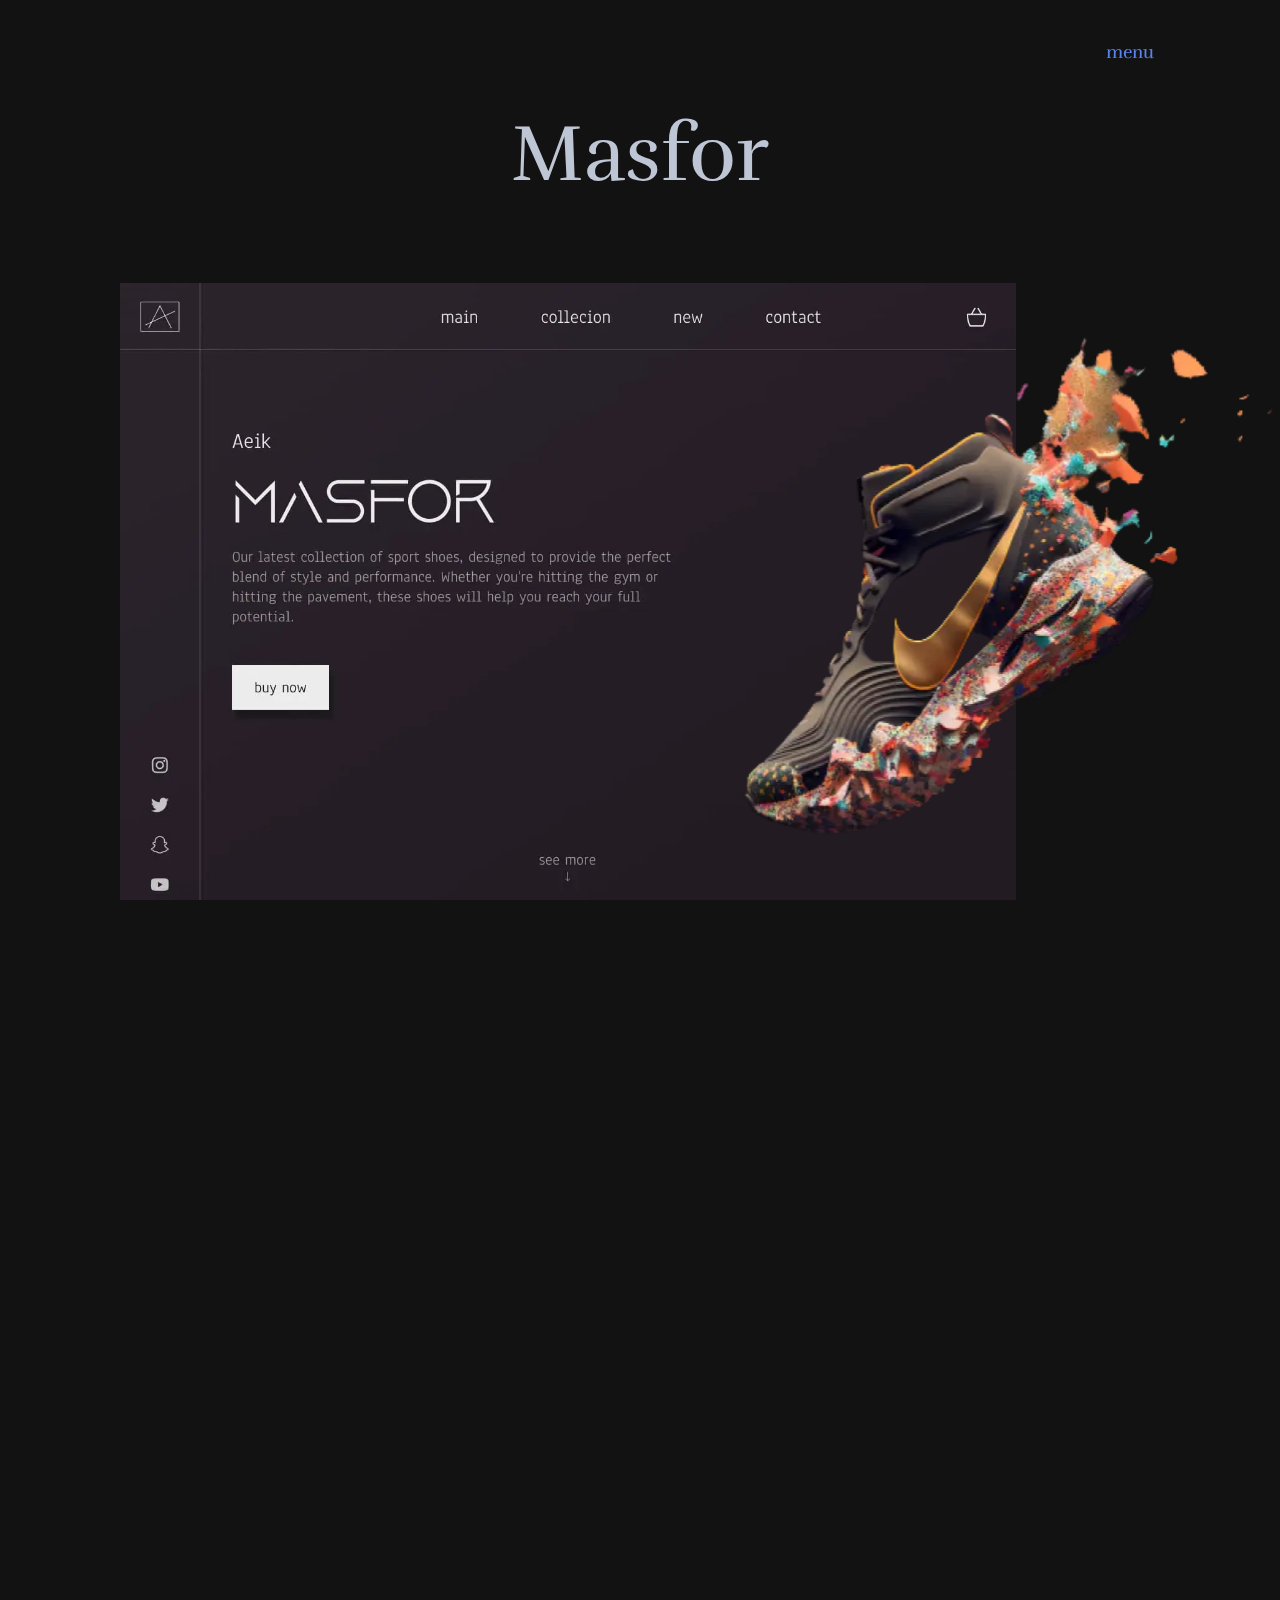
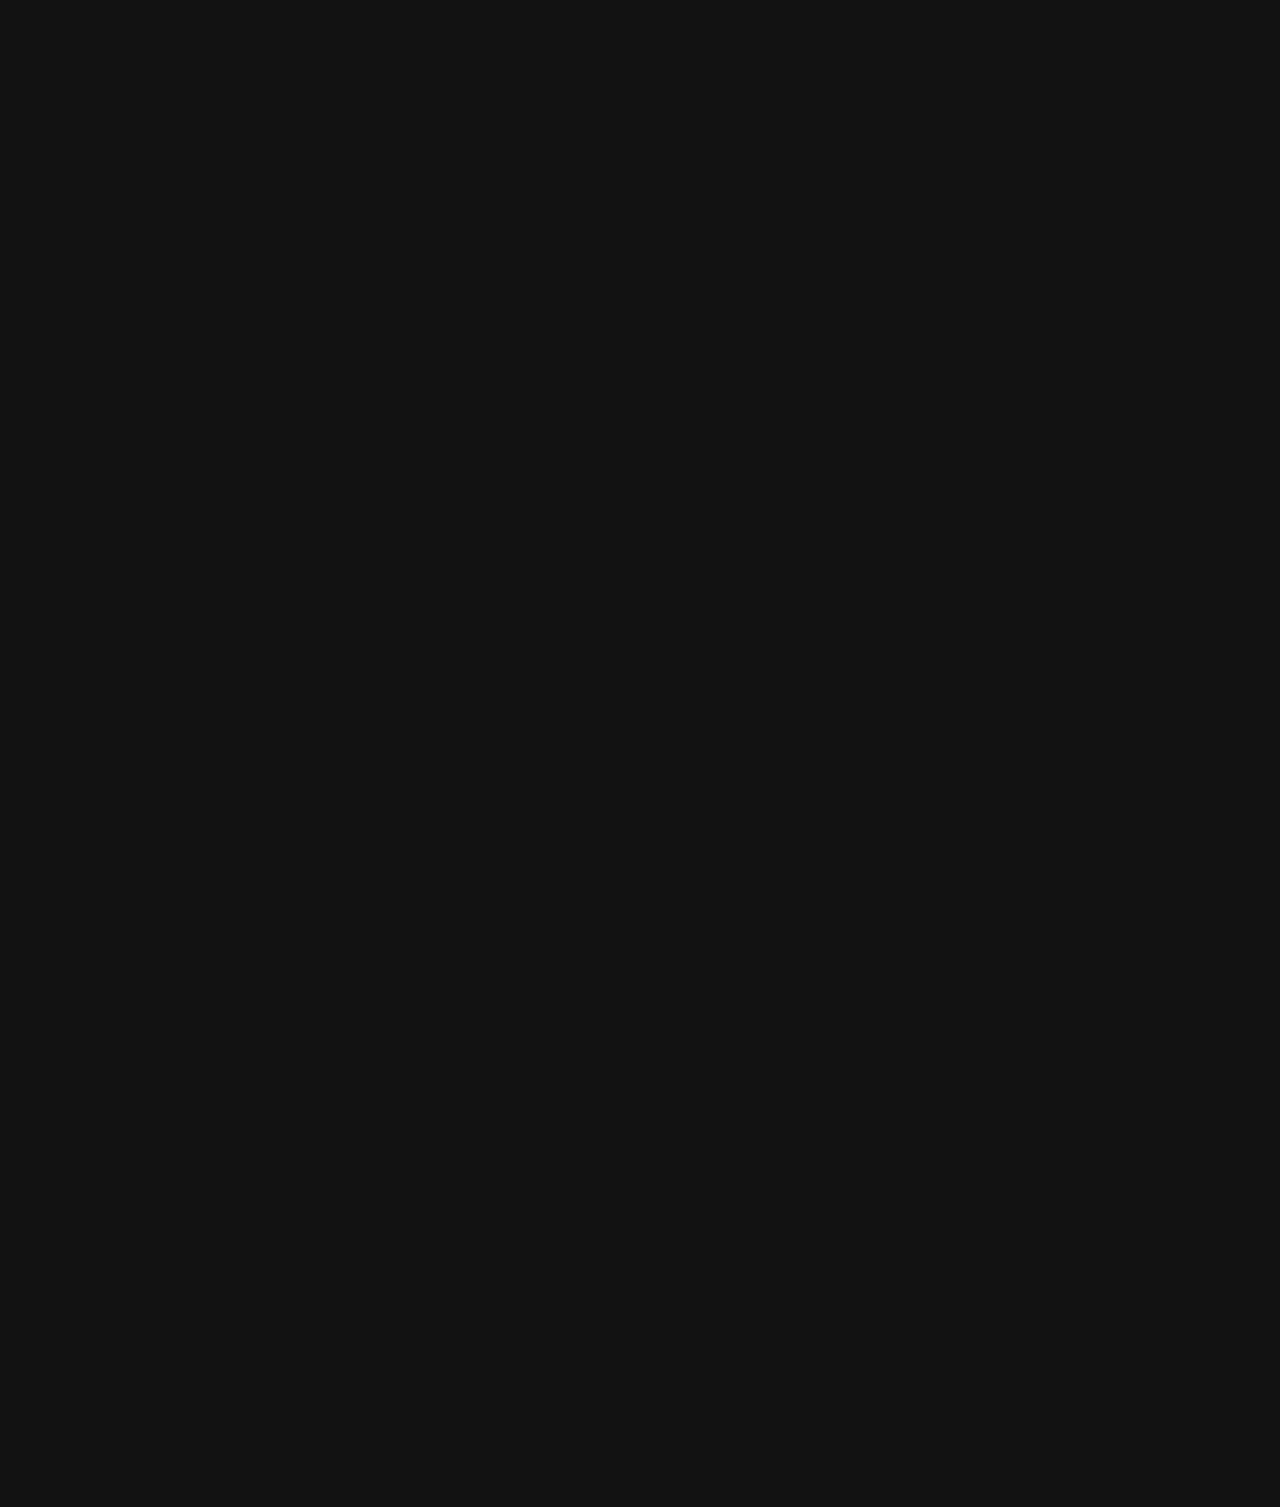
==== commit edc7f33c: "cozycasa page desktop + scroll effect" ====
--- a/masfor.html
+++ b/masfor.html
@@ -16,11 +16,10 @@
       href="https://fonts.googleapis.com/css2?family=PT+Serif&family=Rufina&display=swap"
       rel="stylesheet"
     />
-    <!-- <script src="libs/gsap/gsap.min.js" defer></script>
-    <script src="libs/gsap/ScrollTrigger.min.js" defer></script>
-    <script src="libs/gsap/ScrollSmoother.min.js" defer></script> -->
-
-    <!-- <script src="js/promo.js" defer></script> -->
+    <script src="../libs/gsap/gsap.min.js" defer></script>
+    <script src="../libs/gsap/ScrollSmoother.min.js" defer></script>
+    <script src="../libs/gsap/ScrollTrigger.min.js" defer></script>
+    <script src="../js/scroll.js"></script>
   </head>
   <body>
     <!-- <a href="#header" class="to-top">
@@ -53,8 +52,8 @@
       </svg>
     </a> -->
 
-    <!-- <div class="wrapper"> -->
-      <!-- <div class="content"> -->
+    <div class="wrapper">
+      <div class="content">
      <header id="header" class="portfolio__header">
       <div class="container">
         <div class="main-nav">
@@ -74,31 +73,31 @@
              <h1 class="section-title masfor">Masfor</h1>
           <picture>
                   <source
-                    srcset="./img/masfor-port-item.webp 1x, ./img/masfor-port-item@2x.webp 2x"
-                    type="image/webp"
-                  />
-                  <source
-                    srcset="./img/masfor-port-item.jpg 1x, ./img/masfor-port-item@2x.jpg 2x"
+                    srcset="./img/img-portfolio-items/masfor-port-item.webp 1x, ./img/img-portfolio-items/masfor-port-item@2x.webp 2x"
+                    type="image/webp"
+                  />
+                  <source
+                    srcset="./img/img-portfolio-items/masfor-port-item.jpg 1x, ./img/img-portfolio-items/masfor-port-item@2x.jpg 2x"
                     type="image/jpeg"
                   />
                   <img
                     class="port-item__img"
-                    src="./img/masfor-port-item.jpg"
+                    src="./img/img-portfolio-items/masfor-port-item.jpg"
                     alt="ptototype of website for sneakers store"
                   />
             </picture>
           <div class="masfor__sneaker"  data-speed=".9">
               <picture>
                   <source
-                    srcset="./img/masfor-sneaker.webp 1x, ./img/masfor-sneaker@2x.webp 2x"
-                    type="image/webp"
-                  />
-                  <source
-                    srcset="./img/masfor-sneaker.jpg 1x, ./img/masfor-sneaker@2x.jpg 2x"
+                    srcset="./img/img-portfolio-items/masfor-sneaker.webp 1x, ./img/img-portfolio-items/masfor-sneaker@2x.webp 2x"
+                    type="image/webp"
+                  />
+                  <source
+                    srcset="./img/img-portfolio-items/masfor-sneaker.jpg 1x, ./img/img-portfolio-items/masfor-sneaker@2x.jpg 2x"
                     type="image/jpeg"
                   />
                   <img class="masfor__img-sneaker"
-                    src="./img/masfor-sneaker.jpg"
+                    src="./img/img-portfolio-items/masfor-sneaker.jpg"
                     alt="ptototype of website for sneakers store"
                   />
             </picture>
@@ -129,16 +128,16 @@
             <div data-speed=".9" class="mockup__masfor">
                <picture>
                   <source
-                    srcset="./img/mockup-masfor.webp 1x, ./img/mockup-masfor@2x.webp 2x"
-                    type="image/webp"
-                  />
-                  <source
-                    srcset="./img/mockup-masfor.jpg 1x, ./img/mockup-masfor@2x.jpg 2x"
+                    srcset="./img/img-portfolio-items/mockup-masfor.webp 1x, ./img/img-portfolio-items/mockup-masfor@2x.webp 2x"
+                    type="image/webp"
+                  />
+                  <source
+                    srcset="./img/img-portfolio-items/mockup-masfor.png 1x, ./img/img-portfolio-items/mockup-masfor@2x.png 2x"
                     type="image/jpeg"
                   />
                   <img
-                    class="masfor__mockup"
-                    src="./img/mockup-masfor.jpg"
+                    class="portfolio__mockup portfolio__cozycasa-img-mockup"
+                    src="./img/img-portfolio-items/mockup-masfor.png"
                     alt="ptototype of website for sneakers store"
                   />
             </picture>
@@ -146,16 +145,16 @@
         
               <picture>
                   <source
-                    srcset="./img/mockup-iph-masfor.webp 1x, ./img/mockup-iph-masfor@2x.webp 2x"
-                    type="image/webp"
-                  />
-                  <source
-                    srcset="./img/mockup-iph-masfor.jpg 1x, ./img/mockup-iph-masfor@2x.jpg 2x"
+                    srcset="./img/img-portfolio-items/mockup-iph-masfor.webp 1x, ./img/img-portfolio-items/mockup-iph-masfor@2x.webp 2x"
+                    type="image/webp"
+                  />
+                  <source
+                    srcset="./img/img-portfolio-items/mockup-iph-masfor.jpg 1x, ./img/img-portfolio-items/mockup-iph-masfor@2x.jpg 2x"
                     type="image/jpeg"
                   />
                   <img
                     class="mockup-iph__masfor"
-                    src="./img/mockup-iph-masfor.jpg"
+                    src="./img/img-portfolio-items/mockup-iph-masfor.jpg"
                     alt="ptototype of website for sneakers store"
                   />
             </picture>
@@ -264,9 +263,9 @@
     
 
       </div>
-    <script src="./js/modal.js"></script>
-      <!-- </div> -->
-    <!-- </div> -->
+      </div>
+    </div>
+        <script src="./js/modal.js"></script>
     <!-- <script src="./js/more.js"></script>
     <script src="./js/arrow.js"></script>
     <script src="./js/nav.js"></script>
--- a/css/portfolio-item.css
+++ b/css/portfolio-item.css
@@ -457,8 +457,9 @@
   max-height: 180vh;
 }
 .gallery .text-block__title {
-  font-size: 20px;
+  font-size: 18px;
   margin-bottom: 16px;
+  font-family: "Rufina", sans-serif;
 }
 @media (min-width: 768px) {
   .gallery .text-block__title {
@@ -1306,6 +1307,16 @@
   fill: #5984f0;
 }
 
+.wrapper {
+  position: relative;
+  overflow: hidden;
+}
+
+.content {
+  position: relative;
+  will-change: transform;
+}
+
 @media (min-width: 768px) and (max-width: 1280px) {
   .modal__menu .container {
     padding: 40px;
@@ -1452,104 +1463,7 @@
     height: 100px;
   }
 }
-
-.demonstration .container {
-  position: relative;
-  margin-top: 170px;
-}
-
-.btn__works {
-  color: #bec5d4;
-  margin-top: 100px;
-  position: relative;
-  color: #bec5d4;
-  text-align: center;
-  display: block;
-}
-.btn__works:hover::before {
-  transform: translateX(10px);
-}
-.btn__works:hover::after {
-  transform: translateX(-10px);
-}
-.btn__works::before {
-  content: "";
-  position: absolute;
-  width: 40px;
-  height: 40px;
-  transform: none;
-  top: -7px;
-  left: 120px;
-  z-index: -1;
-  background-color: #495168;
-  transition: transform 0.7s cubic-bezier(0.44, 0.5, 0.55, 0.56);
-}
-@media (min-width: 768px) {
-  .btn__works::before {
-    left: 430px;
-  }
-}
-.btn__works::after {
-  content: "";
-  position: absolute;
-  width: 100%;
-  background-image: url(../img/arrow.svg);
-  background-repeat: no-repeat;
-  background-position: center;
-  height: 10px;
-  bottom: 5px;
-  left: 58px;
-  transition: all 1.3s ease;
-}
-
-.masfor__sneaker {
-  position: absolute;
-  top: 20%;
-  left: 35%;
-}
-@media (min-width: 768px) {
-  .masfor__sneaker {
-    top: 25%;
-    left: 45%;
-  }
-}
-@media (min-width: 1280px) {
-  .masfor__sneaker {
-    top: 20%;
-  }
-}
-.masfor__sneaker .masfor__img-sneaker {
-  width: 350px;
-}
-@media (min-width: 768px) {
-  .masfor__sneaker .masfor__img-sneaker {
-    width: 565px;
-    margin-left: 50px;
-  }
-}
-@media (min-width: 1280px) {
-  .masfor__sneaker .masfor__img-sneaker {
-    width: 794px;
-    margin-left: 0;
-  }
-}
-
-.colors__masfor li:first-child {
-  background-color: #282129;
-}
-.colors__masfor li:first-child p {
-  color: #bec5d4;
-}
-.colors__masfor li:nth-child(2) {
-  background-color: #9c999c;
-}
-.colors__masfor li:nth-child(3) {
-  background-color: #ececec;
-}
-.colors__masfor li:last-child {
-  background-color: #a77545;
-}
-.colors__masfor li div {
+.colors .colors-item div {
   position: absolute;
   display: flex;
   align-items: center;
@@ -1564,26 +1478,123 @@
   transition-timing-function: cubic-bezier(0.4, 0, 0.2, 1);
 }
 @media (min-width: 768px) {
-  .colors__masfor li div {
+  .colors .colors-item div {
     font-size: 16px;
   }
 }
-.colors__masfor li div p {
+.colors .colors-item div p {
   color: #1a1d23;
 }
 
-.masfor__mockup {
+.demonstration .container {
+  position: relative;
+  margin-top: 170px;
+}
+
+.btn__works {
+  color: #bec5d4;
+  margin-top: 100px;
+  position: relative;
+  color: #bec5d4;
+  text-align: center;
+  display: block;
+}
+.btn__works:hover::before {
+  transform: translateX(10px);
+}
+.btn__works:hover::after {
+  transform: translateX(-10px);
+}
+.btn__works::before {
+  content: "";
+  position: absolute;
+  width: 40px;
+  height: 40px;
+  transform: none;
+  top: -7px;
+  left: 120px;
+  z-index: -1;
+  background-color: #495168;
+  transition: transform 0.7s cubic-bezier(0.44, 0.5, 0.55, 0.56);
+}
+@media (min-width: 768px) {
+  .btn__works::before {
+    left: 430px;
+  }
+}
+.btn__works::after {
+  content: "";
+  position: absolute;
+  width: 100%;
+  background-image: url(../img/arrow.svg);
+  background-repeat: no-repeat;
+  background-position: center;
+  height: 10px;
+  bottom: 5px;
+  left: 58px;
+  transition: all 1.3s ease;
+}
+
+.portfolio__mockup {
   max-width: 350px;
 }
 @media (min-width: 768px) {
-  .masfor__mockup {
+  .portfolio__mockup {
     max-width: 700px;
   }
 }
 @media (min-width: 1024px) {
-  .masfor__mockup {
+  .portfolio__mockup {
     max-width: 900px;
   }
+}
+
+.masfor__sneaker {
+  position: absolute;
+  top: 20%;
+  left: 35%;
+}
+@media (min-width: 768px) {
+  .masfor__sneaker {
+    top: 25%;
+    left: 45%;
+  }
+}
+@media (min-width: 1280px) {
+  .masfor__sneaker {
+    top: 20%;
+  }
+}
+.masfor__sneaker .masfor__img-sneaker {
+  width: 350px;
+}
+@media (min-width: 768px) {
+  .masfor__sneaker .masfor__img-sneaker {
+    width: 565px;
+    margin-left: 50px;
+  }
+}
+@media (min-width: 1280px) {
+  .masfor__sneaker .masfor__img-sneaker {
+    width: 794px;
+    margin-left: 0;
+  }
+}
+
+.colors__masfor li:first-child {
+  background-color: #282129;
+}
+.colors__masfor li:first-child p {
+  color: #bec5d4;
+}
+.colors__masfor li:nth-child(2) {
+  background-color: #9c999c;
+}
+.colors__masfor li:nth-child(3) {
+  background-color: #ececec;
+}
+.colors__masfor li:last-child {
+  background-color: #a77545;
 }
 
 .mockup-iph__masfor {
@@ -1607,4 +1618,51 @@
   }
 }
 
+.cozycasa__prototype-part1 {
+  position: relative;
+}
+.cozycasa__prototype-part1 .cozycasa__mobile-mockup {
+  position: absolute;
+}
+@media (min-width: 1280px) {
+  .cozycasa__prototype-part1 .cozycasa__mobile-mockup {
+    top: 30%;
+    left: -10%;
+  }
+}
+
+.cozycasa__prototype-part2 {
+  position: relative;
+  margin-top: -7px;
+}
+.cozycasa__prototype-part2 .cozycasa__error-mockup {
+  position: absolute;
+}
+@media (min-width: 1280px) {
+  .cozycasa__prototype-part2 .cozycasa__error-mockup {
+    top: 35%;
+    left: 40%;
+  }
+}
+
+.portfolio__cozycasa-img-mockup {
+  margin-top: -7px;
+}
+
+.colors__cozycasa li:first-child {
+  background-color: #f0f0f0;
+}
+.colors__cozycasa li:nth-child(2) {
+  background-color: #c3c4c8;
+}
+.colors__cozycasa li:nth-child(3) {
+  background-color: #6d6e71;
+}
+.colors__cozycasa li:nth-child(4) {
+  background-color: #accd07;
+}
+.colors__cozycasa li:last-child {
+  background-color: #7d9c04;
+}
+
 /*# sourceMappingURL=portfolio-item.css.map */
